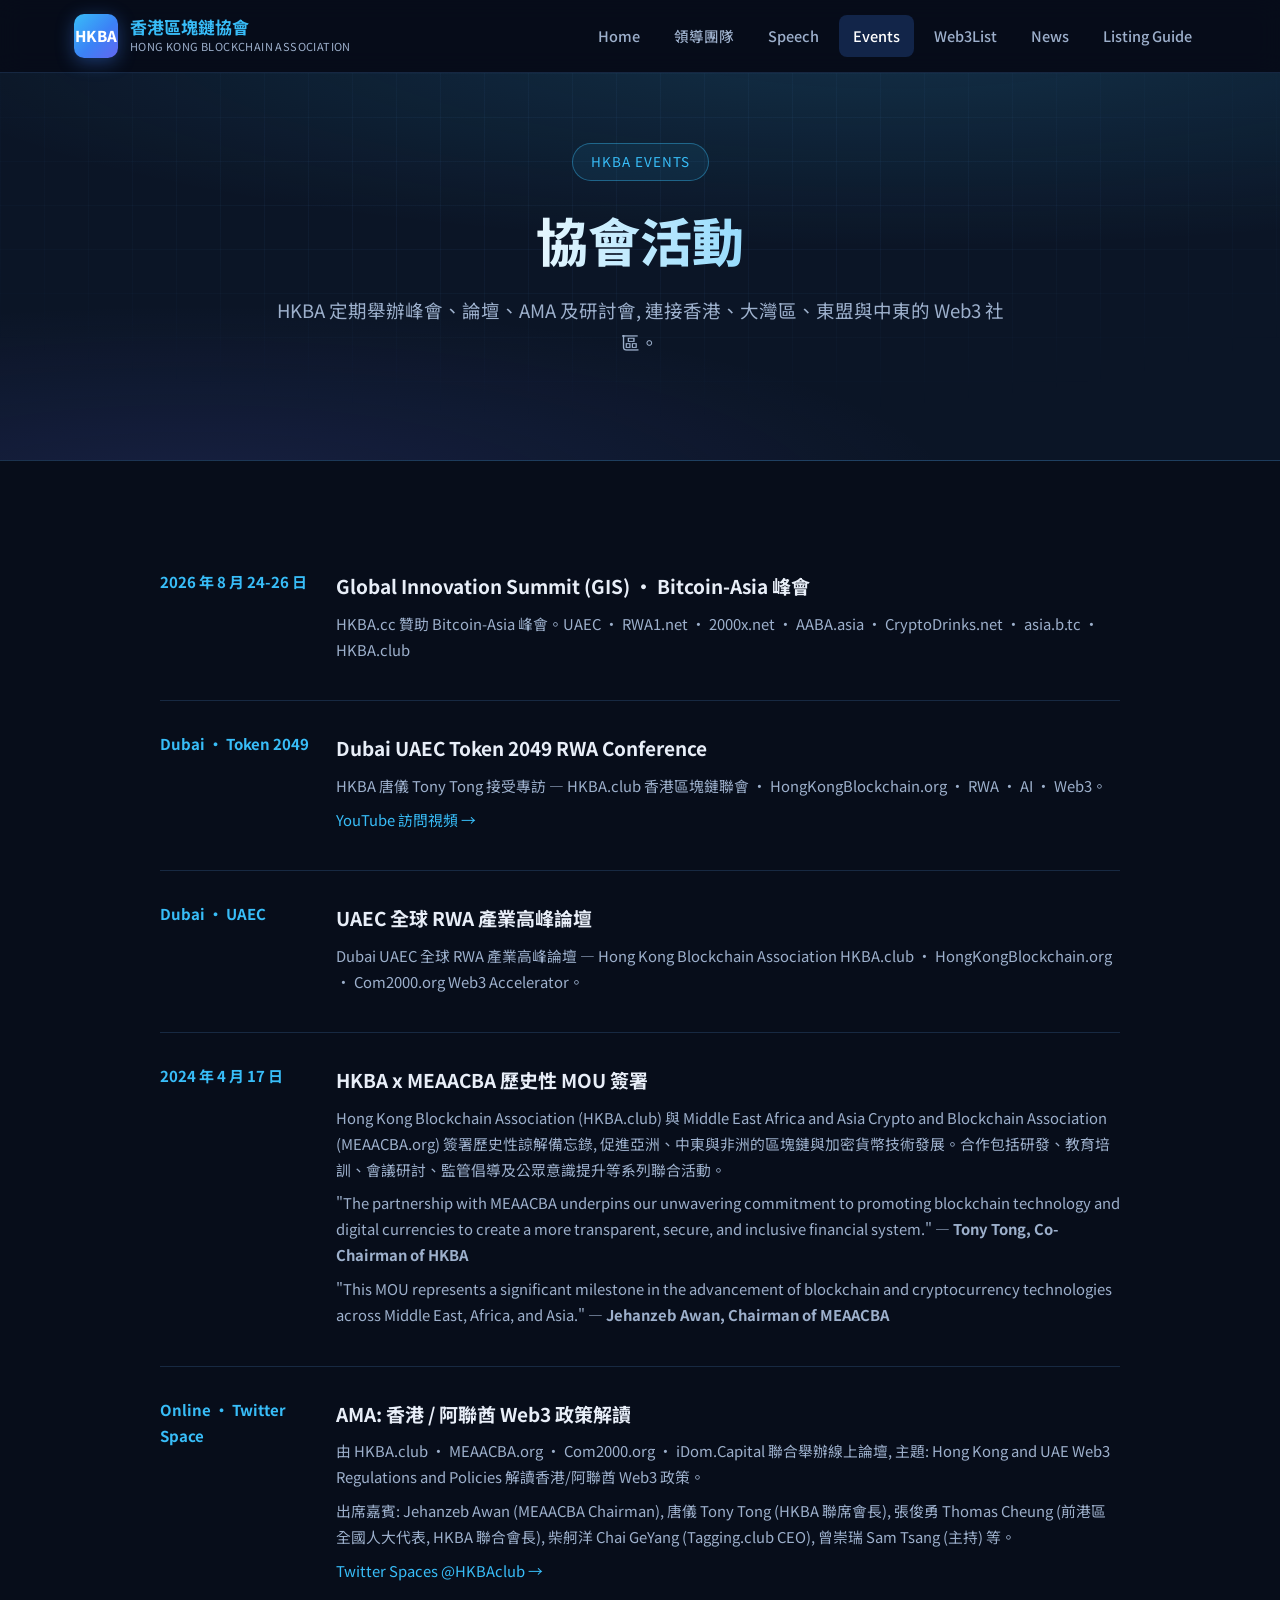
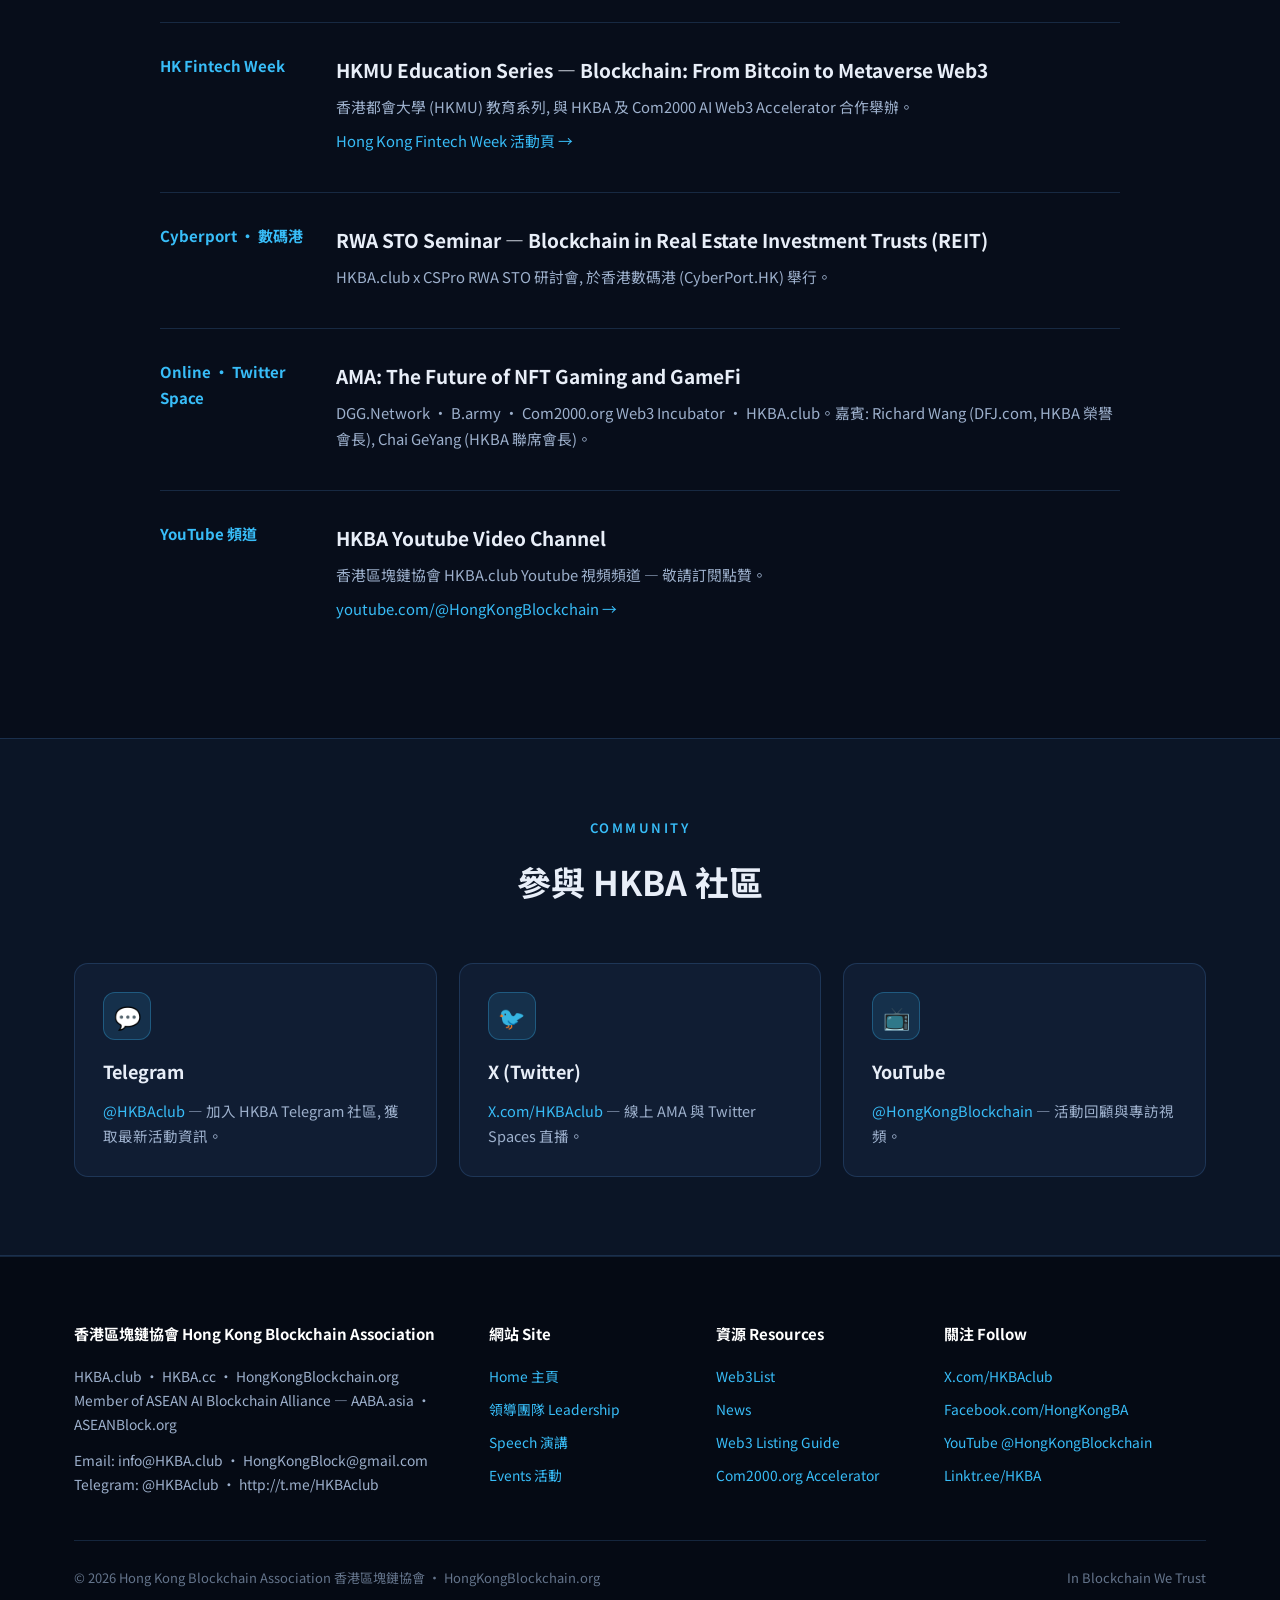
==== events.html @ 91b27d13 "ThomasCheung.cc - new site (mirror of hongkongblockchain.org)" ====
<!DOCTYPE html>
<html lang="zh-Hant">
<head>
<meta charset="utf-8">
<meta name="viewport" content="width=device-width, initial-scale=1">
<title>Events 活動 | 香港區塊鏈協會 HKBA - HongKongBlockchain.org</title>
<meta name="description" content="HKBA 活動 - HKBA Events, Dubai Token 2049 RWA Conference, MEAACBA MOU, HK Fintech Week, AMA 及研討會。">
<link rel="preconnect" href="https://fonts.googleapis.com">
<link rel="preconnect" href="https://fonts.gstatic.com" crossorigin>
<link href="https://fonts.googleapis.com/css2?family=Noto+Sans+TC:wght@400;500;700;800&family=Inter:wght@400;500;600;700&display=swap" rel="stylesheet">
<link rel="stylesheet" href="assets/css/style.css">
<link rel="icon" type="image/svg+xml" href="data:image/svg+xml,%3Csvg xmlns='http://www.w3.org/2000/svg' viewBox='0 0 64 64'%3E%3Crect width='64' height='64' rx='14' fill='%233b82f6'/%3E%3Ctext x='32' y='43' font-size='26' font-weight='bold' text-anchor='middle' fill='white' font-family='Arial'%3EH%3C/text%3E%3C/svg%3E">
</head>
<body>

<header class="site-header">
  <div class="container header-inner">
    <a href="index.html" class="brand" style="text-decoration:none">
      <div class="brand-mark">HKBA</div>
      <div class="brand-text">
        <div class="brand-zh">香港區塊鏈協會</div>
        <div class="brand-en">HONG KONG BLOCKCHAIN ASSOCIATION</div>
      </div>
    </a>
    <nav class="main-nav">
      <a href="index.html">Home</a>
      <a href="leadership.html">領導團隊</a>
      <a href="speech.html">Speech</a>
      <a href="events.html" class="active">Events</a>
      <a href="web3list.html">Web3List</a>
      <a href="news.html">News</a>
      <a href="guide.html">Listing Guide</a>
    </nav>
  </div>
</header>

<section class="hero" style="padding:70px 0 64px">
  <div class="container hero-inner">
    <div class="hero-badge">HKBA EVENTS</div>
    <h1>協會活動</h1>
    <p class="lead">HKBA 定期舉辦峰會、論壇、AMA 及研討會, 連接香港、大灣區、東盟與中東的 Web3 社區。</p>
  </div>
</section>

<section class="block">
  <div class="container">
    <div style="max-width:960px;margin:0 auto">

      <div class="event-item">
        <div class="when">2026 年 8 月 24-26 日</div>
        <div>
          <h3>Global Innovation Summit (GIS) · Bitcoin-Asia 峰會</h3>
          <p>HKBA.cc 贊助 Bitcoin-Asia 峰會。UAEC · RWA1.net · 2000x.net · AABA.asia · CryptoDrinks.net · asia.b.tc · HKBA.club</p>
        </div>
      </div>

      <div class="event-item">
        <div class="when">Dubai · Token 2049</div>
        <div>
          <h3>Dubai UAEC Token 2049 RWA Conference</h3>
          <p>HKBA 唐儀 Tony Tong 接受專訪 — HKBA.club 香港區塊鏈聯會 · HongKongBlockchain.org · RWA · AI · Web3。</p>
          <p><a href="https://youtu.be/1OR2OKUTR8o?si=J7ZxPnNdurnAD5Id" target="_blank" rel="noopener">YouTube 訪問視頻 →</a></p>
        </div>
      </div>

      <div class="event-item">
        <div class="when">Dubai · UAEC</div>
        <div>
          <h3>UAEC 全球 RWA 產業高峰論壇</h3>
          <p>Dubai UAEC 全球 RWA 產業高峰論壇 — Hong Kong Blockchain Association HKBA.club · HongKongBlockchain.org · Com2000.org Web3 Accelerator。</p>
        </div>
      </div>

      <div class="event-item">
        <div class="when">2024 年 4 月 17 日</div>
        <div>
          <h3>HKBA x MEAACBA 歷史性 MOU 簽署</h3>
          <p>Hong Kong Blockchain Association (HKBA.club) 與 Middle East Africa and Asia Crypto and Blockchain Association (MEAACBA.org) 簽署歷史性諒解備忘錄, 促進亞洲、中東與非洲的區塊鏈與加密貨幣技術發展。合作包括研發、教育培訓、會議研討、監管倡導及公眾意識提升等系列聯合活動。</p>
          <p>"The partnership with MEAACBA underpins our unwavering commitment to promoting blockchain technology and digital currencies to create a more transparent, secure, and inclusive financial system." — <strong>Tony Tong, Co-Chairman of HKBA</strong></p>
          <p>"This MOU represents a significant milestone in the advancement of blockchain and cryptocurrency technologies across Middle East, Africa, and Asia." — <strong>Jehanzeb Awan, Chairman of MEAACBA</strong></p>
        </div>
      </div>

      <div class="event-item">
        <div class="when">Online · Twitter Space</div>
        <div>
          <h3>AMA: 香港 / 阿聯酋 Web3 政策解讀</h3>
          <p>由 HKBA.club · MEAACBA.org · Com2000.org · iDom.Capital 聯合舉辦線上論壇, 主題: Hong Kong and UAE Web3 Regulations and Policies 解讀香港/阿聯酋 Web3 政策。</p>
          <p>出席嘉賓: Jehanzeb Awan (MEAACBA Chairman), 唐儀 Tony Tong (HKBA 聯席會長), 張俊勇 Thomas Cheung (前港區全國人大代表, HKBA 聯合會長), 柴舸洋 Chai GeYang (Tagging.club CEO), 曾崇瑞 Sam Tsang (主持) 等。</p>
          <p><a href="https://twitter.com/HKBAclub" target="_blank" rel="noopener">Twitter Spaces @HKBAclub →</a></p>
        </div>
      </div>

      <div class="event-item">
        <div class="when">HK Fintech Week</div>
        <div>
          <h3>HKMU Education Series — Blockchain: From Bitcoin to Metaverse Web3</h3>
          <p>香港都會大學 (HKMU) 教育系列, 與 HKBA 及 Com2000 AI Web3 Accelerator 合作舉辦。</p>
          <p><a href="https://www.hongkong-fintech.hk/en/events/events-2021/hk-fintech-week-2021-satellite-event-hkmu-education-series-blockchain-from-bitcoin-to-nft-to-metaverse/" target="_blank" rel="noopener">Hong Kong Fintech Week 活動頁 →</a></p>
        </div>
      </div>

      <div class="event-item">
        <div class="when">Cyberport · 數碼港</div>
        <div>
          <h3>RWA STO Seminar — Blockchain in Real Estate Investment Trusts (REIT)</h3>
          <p>HKBA.club x CSPro RWA STO 研討會, 於香港數碼港 (CyberPort.HK) 舉行。</p>
        </div>
      </div>

      <div class="event-item">
        <div class="when">Online · Twitter Space</div>
        <div>
          <h3>AMA: The Future of NFT Gaming and GameFi</h3>
          <p>DGG.Network · B.army · Com2000.org Web3 Incubator · HKBA.club。嘉賓: Richard Wang (DFJ.com, HKBA 榮譽會長), Chai GeYang (HKBA 聯席會長)。</p>
        </div>
      </div>

      <div class="event-item">
        <div class="when">YouTube 頻道</div>
        <div>
          <h3>HKBA Youtube Video Channel</h3>
          <p>香港區塊鏈協會 HKBA.club Youtube 視頻頻道 — 敬請訂閱點贊。</p>
          <p><a href="https://www.youtube.com/@HongKongBlockchain" target="_blank" rel="noopener">youtube.com/@HongKongBlockchain →</a></p>
        </div>
      </div>

    </div>
  </div>
</section>

<section class="block alt">
  <div class="container">
    <div class="section-head">
      <div class="kicker">Community</div>
      <h2>參與 HKBA 社區</h2>
    </div>
    <div class="grid grid-3">
      <div class="card">
        <div class="feature-icon">💬</div>
        <h3>Telegram</h3>
        <p><a href="https://t.me/HKBAclub" target="_blank" rel="noopener">@HKBAclub</a> — 加入 HKBA Telegram 社區, 獲取最新活動資訊。</p>
      </div>
      <div class="card">
        <div class="feature-icon">🐦</div>
        <h3>X (Twitter)</h3>
        <p><a href="https://x.com/HKBAclub" target="_blank" rel="noopener">X.com/HKBAclub</a> — 線上 AMA 與 Twitter Spaces 直播。</p>
      </div>
      <div class="card">
        <div class="feature-icon">📺</div>
        <h3>YouTube</h3>
        <p><a href="https://www.youtube.com/@HongKongBlockchain" target="_blank" rel="noopener">@HongKongBlockchain</a> — 活動回顧與專訪視頻。</p>
      </div>
    </div>
  </div>
</section>

<footer class="site-footer">
  <div class="container">
    <div class="footer-grid">
      <div>
        <h4>香港區塊鏈協會 Hong Kong Blockchain Association</h4>
        <p>HKBA.club · HKBA.cc · HongKongBlockchain.org<br>
        Member of ASEAN AI Blockchain Alliance — AABA.asia · ASEANBlock.org</p>
        <p style="margin-top:12px">Email: info@HKBA.club · HongKongBlock@gmail.com<br>
        Telegram: @HKBAclub · http://t.me/HKBAclub</p>
      </div>
      <div>
        <h4>網站 Site</h4>
        <ul>
          <li><a href="index.html">Home 主頁</a></li>
          <li><a href="leadership.html">領導團隊 Leadership</a></li>
          <li><a href="speech.html">Speech 演講</a></li>
          <li><a href="events.html">Events 活動</a></li>
        </ul>
      </div>
      <div>
        <h4>資源 Resources</h4>
        <ul>
          <li><a href="web3list.html">Web3List</a></li>
          <li><a href="news.html">News</a></li>
          <li><a href="guide.html">Web3 Listing Guide</a></li>
          <li><a href="https://com2000-landing-page.netlify.app/" target="_blank" rel="noopener">Com2000.org Accelerator</a></li>
        </ul>
      </div>
      <div>
        <h4>關注 Follow</h4>
        <ul>
          <li><a href="https://x.com/HKBAclub" target="_blank" rel="noopener">X.com/HKBAclub</a></li>
          <li><a href="https://www.facebook.com/HongKongBA" target="_blank" rel="noopener">Facebook.com/HongKongBA</a></li>
          <li><a href="https://www.youtube.com/@HongKongBlockchain" target="_blank" rel="noopener">YouTube @HongKongBlockchain</a></li>
          <li><a href="https://linktr.ee/HKBA" target="_blank" rel="noopener">Linktr.ee/HKBA</a></li>
        </ul>
      </div>
    </div>
    <div class="footer-bottom">
      <div>© 2026 Hong Kong Blockchain Association 香港區塊鏈協會 · HongKongBlockchain.org</div>
      <div>In Blockchain We Trust</div>
    </div>
  </div>
</footer>

</body>
</html>
---- assets/css/style.css ----
/* ============================================================
   Hong Kong Blockchain Association - hongkongblockchain.org
   ============================================================ */
:root {
  --bg: #070d1a;
  --bg-2: #0b1526;
  --panel: #101d33;
  --panel-2: #14243f;
  --line: rgba(96, 165, 250, 0.18);
  --text: #e8eef8;
  --muted: #9db0cc;
  --blue: #3b82f6;
  --cyan: #38bdf8;
  --gold: #f0b429;
  --grad: linear-gradient(135deg, #38bdf8 0%, #3b82f6 55%, #6366f1 100%);
}

* { margin: 0; padding: 0; box-sizing: border-box; }

html { scroll-behavior: smooth; }

body {
  font-family: "Noto Sans TC", "Inter", "Microsoft JhengHei", -apple-system, sans-serif;
  background: var(--bg);
  color: var(--text);
  line-height: 1.75;
  -webkit-font-smoothing: antialiased;
}

a { color: var(--cyan); text-decoration: none; }
a:hover { text-decoration: underline; }

img { max-width: 100%; display: block; }

.container { max-width: 1180px; margin: 0 auto; padding: 0 24px; }

/* ---------- Header ---------- */
.site-header {
  position: sticky; top: 0; z-index: 100;
  background: rgba(7, 13, 26, 0.92);
  backdrop-filter: blur(12px);
  border-bottom: 1px solid var(--line);
}
.header-inner {
  display: flex; align-items: center; justify-content: space-between;
  height: 72px; gap: 20px;
}
.brand { display: flex; align-items: center; gap: 12px; flex-shrink: 0; }
.brand-mark {
  width: 44px; height: 44px; border-radius: 10px;
  background: var(--grad);
  display: flex; align-items: center; justify-content: center;
  font-weight: 800; font-size: 15px; color: #fff; letter-spacing: 0.5px;
  box-shadow: 0 4px 18px rgba(59, 130, 246, 0.4);
}
.brand-text .brand-zh { font-size: 17px; font-weight: 700; line-height: 1.25; }
.brand-text .brand-en { font-size: 11px; color: var(--muted); letter-spacing: 0.4px; }

nav.main-nav { display: flex; gap: 6px; flex-wrap: wrap; }
nav.main-nav a {
  padding: 8px 14px; border-radius: 8px; font-size: 14.5px;
  color: var(--muted); font-weight: 500; transition: all 0.2s;
}
nav.main-nav a:hover { color: #fff; background: rgba(59, 130, 246, 0.12); text-decoration: none; }
nav.main-nav a.active { color: #fff; background: rgba(59, 130, 246, 0.22); }

/* ---------- Hero ---------- */
.hero {
  position: relative; overflow: hidden;
  padding: 96px 0 88px;
  background:
    radial-gradient(ellipse 80% 55% at 70% -10%, rgba(56, 189, 248, 0.16), transparent),
    radial-gradient(ellipse 60% 50% at 15% 110%, rgba(99, 102, 241, 0.14), transparent),
    var(--bg-2);
  border-bottom: 1px solid var(--line);
}
.hero::before {
  content: ""; position: absolute; inset: 0;
  background-image:
    linear-gradient(rgba(96,165,250,0.05) 1px, transparent 1px),
    linear-gradient(90deg, rgba(96,165,250,0.05) 1px, transparent 1px);
  background-size: 44px 44px;
  mask-image: radial-gradient(ellipse 90% 80% at 50% 30%, #000 30%, transparent 75%);
}
.hero-inner { position: relative; text-align: center; max-width: 900px; margin: 0 auto; }
.hero-badge {
  display: inline-block; padding: 6px 18px; border-radius: 999px;
  border: 1px solid rgba(56, 189, 248, 0.4); color: var(--cyan);
  font-size: 13.5px; letter-spacing: 1px; margin-bottom: 26px;
  background: rgba(56, 189, 248, 0.08);
}
.hero h1 {
  font-size: clamp(30px, 5vw, 52px); font-weight: 800; line-height: 1.25;
  background: linear-gradient(90deg, #fff 30%, #7dd3fc 70%, #818cf8);
  -webkit-background-clip: text; background-clip: text; color: transparent;
  margin-bottom: 22px;
}
.hero p.lead {
  font-size: clamp(15.5px, 2vw, 18.5px); color: var(--muted);
  max-width: 760px; margin: 0 auto 38px;
}
.hero-actions { display: flex; gap: 16px; justify-content: center; flex-wrap: wrap; }

.btn {
  display: inline-block; padding: 13px 32px; border-radius: 10px;
  font-size: 15.5px; font-weight: 600; transition: all 0.2s;
}
.btn-primary { background: var(--grad); color: #fff; box-shadow: 0 6px 24px rgba(59,130,246,0.35); }
.btn-primary:hover { transform: translateY(-2px); box-shadow: 0 10px 32px rgba(59,130,246,0.5); text-decoration: none; }
.btn-ghost { border: 1px solid rgba(125, 211, 252, 0.4); color: #7dd3fc; }
.btn-ghost:hover { background: rgba(56,189,248,0.1); text-decoration: none; }

/* ---------- Sections ---------- */
section.block { padding: 78px 0; }
section.block.alt { background: var(--bg-2); border-top: 1px solid var(--line); border-bottom: 1px solid var(--line); }

.section-head { text-align: center; margin-bottom: 52px; }
.section-head .kicker {
  font-size: 13px; letter-spacing: 2.5px; text-transform: uppercase;
  color: var(--cyan); font-weight: 600; margin-bottom: 12px;
}
.section-head h2 { font-size: clamp(24px, 3.4vw, 34px); font-weight: 700; }
.section-head p { color: var(--muted); margin-top: 12px; max-width: 720px; margin-left: auto; margin-right: auto; }

/* ---------- Cards / grids ---------- */
.grid { display: grid; gap: 22px; }
.grid-2 { grid-template-columns: repeat(2, 1fr); }
.grid-3 { grid-template-columns: repeat(3, 1fr); }
.grid-4 { grid-template-columns: repeat(4, 1fr); }

.card {
  background: var(--panel); border: 1px solid var(--line);
  border-radius: 14px; padding: 28px;
  transition: transform 0.2s, border-color 0.2s;
}
.card:hover { transform: translateY(-4px); border-color: rgba(56,189,248,0.45); }
.card h3 { font-size: 18px; margin-bottom: 10px; }
.card h3 .en { color: var(--muted); font-weight: 500; font-size: 14px; margin-left: 8px; }
.card p { color: var(--muted); font-size: 14.5px; }
.card .tag {
  display: inline-block; font-size: 12px; padding: 3px 12px; border-radius: 999px;
  background: rgba(59,130,246,0.15); color: #93c5fd; margin-bottom: 12px;
  border: 1px solid rgba(59,130,246,0.3);
}

/* feature icons */
.feature-icon {
  width: 48px; height: 48px; border-radius: 12px; margin-bottom: 16px;
  background: rgba(56,189,248,0.12); border: 1px solid rgba(56,189,248,0.3);
  display: flex; align-items: center; justify-content: center; font-size: 22px;
}

/* ---------- Book section ---------- */
.book-wrap {
  display: grid; grid-template-columns: 420px 1fr; gap: 56px; align-items: center;
}
.book-gallery { display: flex; flex-direction: column; gap: 18px; }
.book-gallery .book-feature img {
  width: 100%; border-radius: 12px;
  box-shadow: 0 22px 55px rgba(0,0,0,0.55);
  border: 1px solid rgba(125,211,252,0.25);
  transition: transform 0.25s;
}
.book-gallery .book-feature img:hover { transform: translateY(-6px) scale(1.01); }
.book-gallery .book-thumbs { display: flex; gap: 18px; justify-content: center; }
.book-gallery .book-thumbs img {
  width: 158px; border-radius: 10px;
  box-shadow: 0 14px 36px rgba(0,0,0,0.5);
  border: 1px solid rgba(125,211,252,0.25);
  transition: transform 0.25s;
}
.book-gallery .book-thumbs img:hover { transform: translateY(-6px); }

.author-strip {
  display: grid; grid-template-columns: 1fr 1fr; gap: 22px; margin-top: 44px;
}
.author-card {
  display: flex; gap: 18px; align-items: center;
  background: var(--panel); border: 1px solid var(--line);
  border-radius: 14px; padding: 20px 24px;
  transition: border-color 0.2s;
}
.author-card:hover { border-color: rgba(56,189,248,0.45); }
.author-card img {
  width: 76px; height: 76px; border-radius: 12px; object-fit: cover;
  border: 1px solid rgba(125,211,252,0.35); flex-shrink: 0;
}
.author-card img.round { border-radius: 50%; }
.author-card strong { display: block; font-size: 16px; margin-bottom: 4px; }
.author-card span { color: var(--muted); font-size: 13.5px; line-height: 1.6; display: block; }
.book-info h2 { font-size: clamp(24px, 3vw, 32px); margin-bottom: 8px; }
.book-info .book-sub { color: var(--cyan); font-size: 17px; font-weight: 600; margin-bottom: 20px; }
.book-info p { color: var(--muted); margin-bottom: 14px; font-size: 15.5px; }
.book-meta { list-style: none; margin: 22px 0 28px; }
.book-meta li { padding: 7px 0; border-bottom: 1px dashed var(--line); font-size: 14.5px; color: var(--muted); }
.book-meta li strong { color: var(--text); }

/* ---------- People (leadership) ---------- */
.person-grid { display: grid; grid-template-columns: repeat(3, 1fr); gap: 22px; }
.person-card {
  background: var(--panel); border: 1px solid var(--line); border-radius: 14px;
  padding: 26px; transition: border-color 0.2s, transform 0.2s;
}
.person-card:hover { border-color: rgba(56,189,248,0.45); transform: translateY(-3px); }
.person-card .role {
  font-size: 12.5px; color: var(--cyan); font-weight: 600;
  letter-spacing: 0.5px; margin-bottom: 8px;
}
.person-card h3 { font-size: 18px; margin-bottom: 2px; }
.person-card .person-en { color: var(--muted); font-size: 14px; margin-bottom: 12px; }
.person-card p { font-size: 13.8px; color: var(--muted); }
.person-card p a { word-break: break-all; }
.person-card .person-photo {
  width: 100%; height: 210px; object-fit: cover; object-position: 50% 26%;
  border-radius: 10px; margin-bottom: 14px;
  border: 1px solid rgba(125,211,252,0.3);
}

.role-group { margin-bottom: 58px; }
.role-group > h2 {
  font-size: 22px; font-weight: 700; margin-bottom: 6px;
  padding-left: 14px; border-left: 4px solid var(--blue);
}
.role-group > .rg-en {
  color: var(--muted); font-size: 14px; margin-bottom: 24px; padding-left: 18px;
}

/* ---------- Prose pages (speech / guide / news) ---------- */
.prose {
  background: var(--panel); border: 1px solid var(--line);
  border-radius: 16px; padding: clamp(28px, 5vw, 60px);
  max-width: 900px; margin: 0 auto;
}
.prose h2 { font-size: 23px; margin: 40px 0 16px; color: #fff; }
.prose h2:first-child { margin-top: 0; }
.prose h3 { font-size: 18px; margin: 28px 0 12px; color: #bae6fd; }
.prose p, .prose li { color: var(--muted); font-size: 15.5px; margin-bottom: 12px; }
.prose ul, .prose ol { padding-left: 24px; margin-bottom: 16px; }
.prose strong { color: var(--text); }
.prose .speech-block {
  border-left: 4px solid var(--blue); padding: 14px 20px; margin: 20px 0;
  background: rgba(59,130,246,0.07); border-radius: 0 10px 10px 0;
}

/* ---------- Stats strip ---------- */
.stats-strip {
  display: grid; grid-template-columns: repeat(4, 1fr); gap: 20px;
  padding: 44px 0; text-align: center;
}
.stats-strip .num {
  font-size: clamp(26px, 3.6vw, 40px); font-weight: 800;
  background: var(--grad); -webkit-background-clip: text; background-clip: text; color: transparent;
}
.stats-strip .lbl { color: var(--muted); font-size: 14px; margin-top: 4px; }

/* ---------- Timeline (events) ---------- */
.event-item {
  display: grid; grid-template-columns: 150px 1fr; gap: 26px;
  padding: 30px 0; border-bottom: 1px solid var(--line);
}
.event-item:last-child { border-bottom: none; }
.event-item .when { color: var(--cyan); font-weight: 700; font-size: 15px; }
.event-item h3 { font-size: 19px; margin-bottom: 8px; }
.event-item p { color: var(--muted); font-size: 14.8px; margin-bottom: 8px; }

/* ---------- Footer ---------- */
.site-footer {
  background: #050a14; border-top: 1px solid var(--line);
  padding: 64px 0 34px; margin-top: 0;
}
.footer-grid { display: grid; grid-template-columns: 2fr 1fr 1fr 1.4fr; gap: 40px; margin-bottom: 44px; }
.site-footer h4 { font-size: 15px; margin-bottom: 16px; color: #fff; }
.site-footer p, .site-footer li { color: var(--muted); font-size: 13.8px; }
.site-footer ul { list-style: none; }
.site-footer li { margin-bottom: 9px; }
.footer-bottom {
  border-top: 1px solid var(--line); padding-top: 26px;
  display: flex; justify-content: space-between; flex-wrap: wrap; gap: 12px;
  color: #64748b; font-size: 13px;
}

/* ---------- Responsive ---------- */
@media (max-width: 980px) {
  .grid-3, .grid-4, .person-grid { grid-template-columns: repeat(2, 1fr); }
  .book-wrap { grid-template-columns: 1fr; }
  .author-strip { grid-template-columns: 1fr; }
  .footer-grid { grid-template-columns: repeat(2, 1fr); }
  .stats-strip { grid-template-columns: repeat(2, 1fr); }
}
@media (max-width: 640px) {
  .grid-2, .grid-3, .grid-4, .person-grid { grid-template-columns: 1fr; }
  .header-inner { flex-direction: column; height: auto; padding: 14px 0; }
  .event-item { grid-template-columns: 1fr; gap: 8px; }
  .hero { padding: 64px 0 60px; }
}
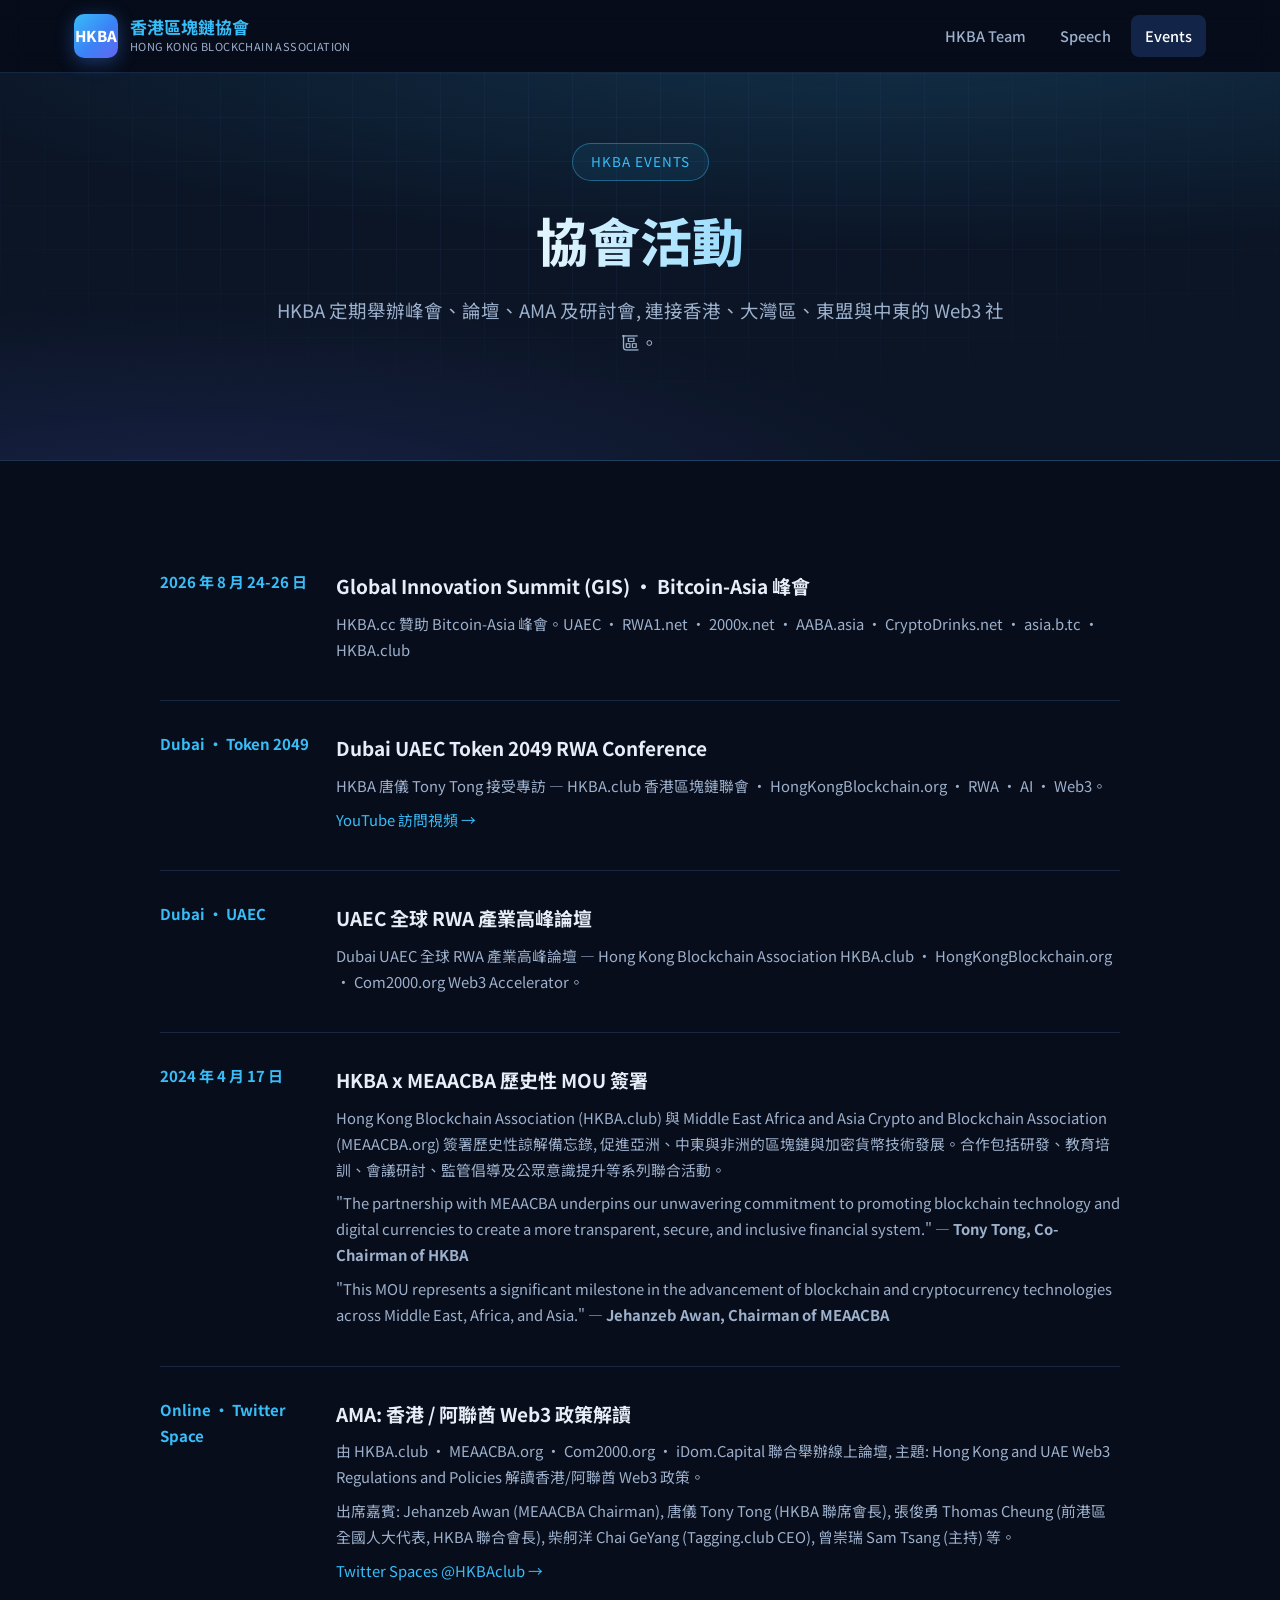
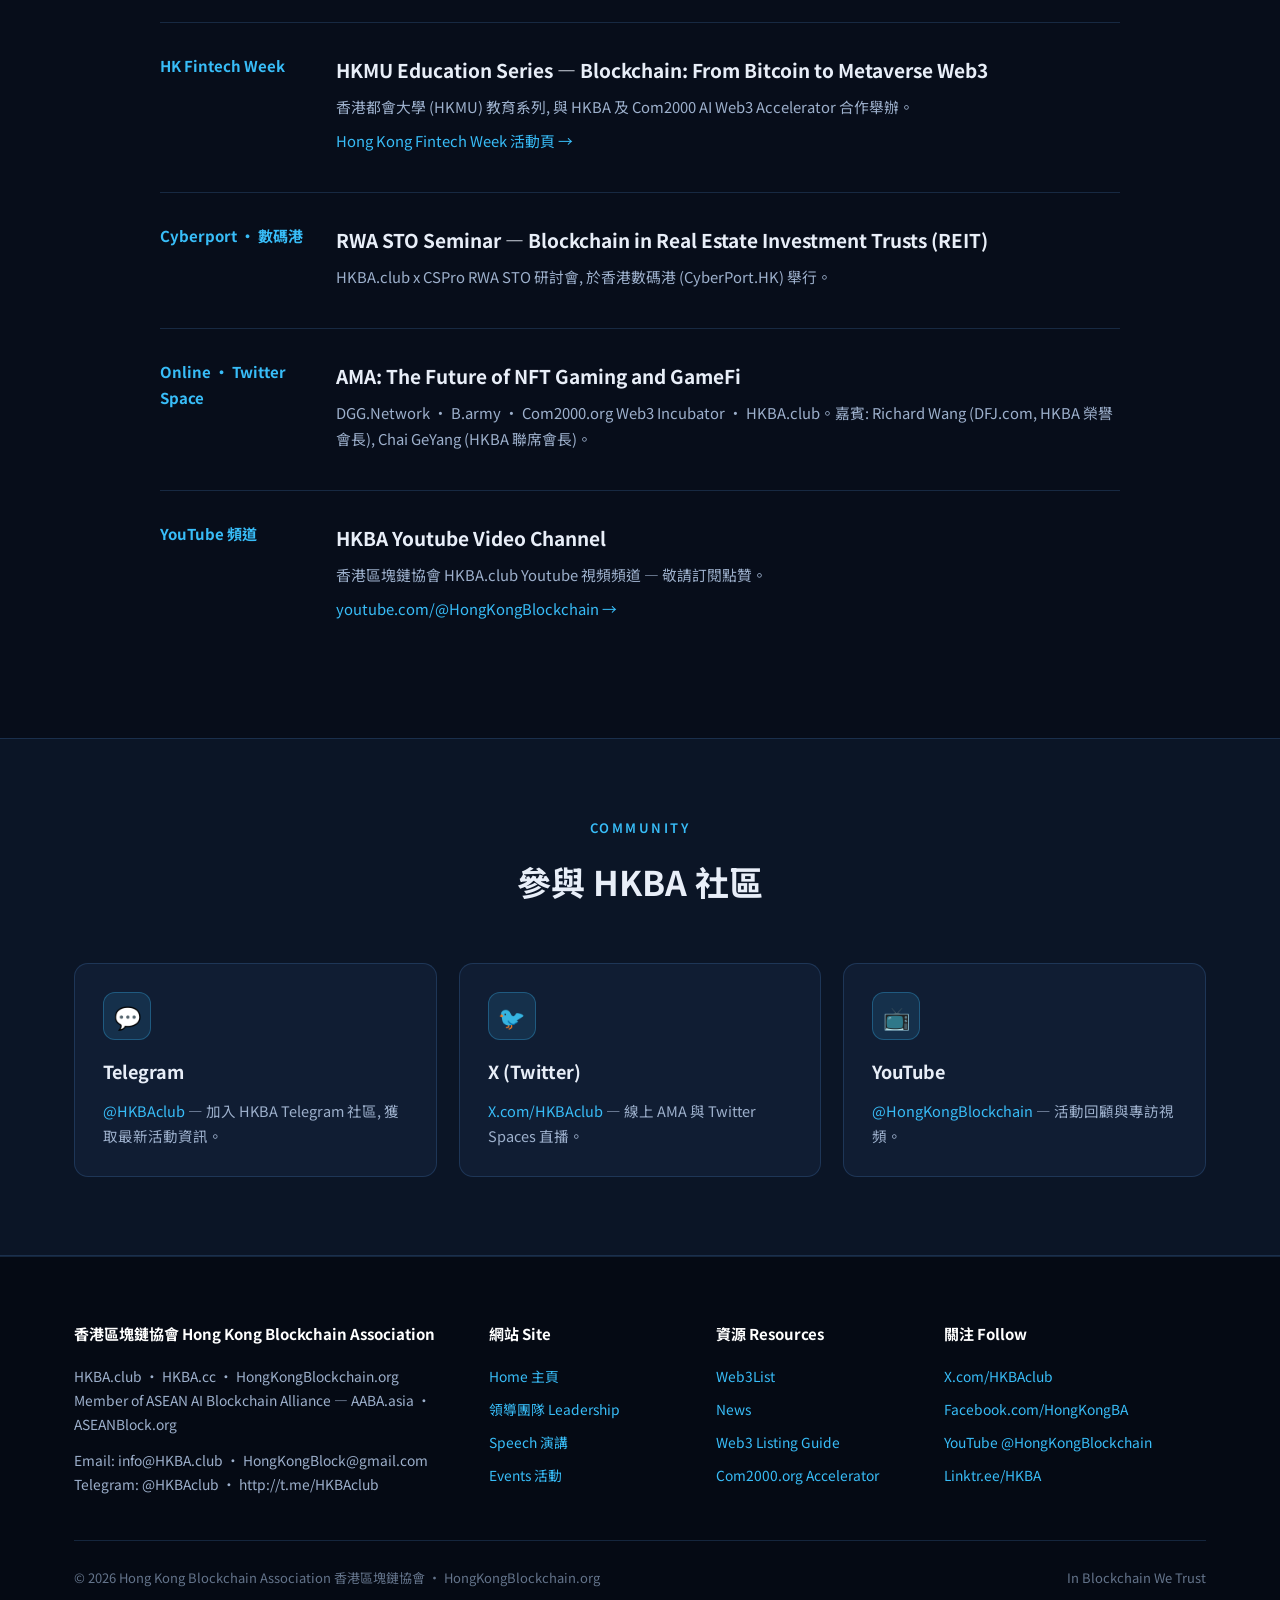
==== commit c8791669: "Nav bar: remove Home/Web3List/News/Listing Guide, rename leadership to HKBA Team" ====
--- a/events.html
+++ b/events.html
@@ -23,13 +23,9 @@
       </div>
     </a>
     <nav class="main-nav">
-      <a href="index.html">Home</a>
-      <a href="leadership.html">領導團隊</a>
+      <a href="leadership.html">HKBA Team</a>
       <a href="speech.html">Speech</a>
       <a href="events.html" class="active">Events</a>
-      <a href="web3list.html">Web3List</a>
-      <a href="news.html">News</a>
-      <a href="guide.html">Listing Guide</a>
     </nav>
   </div>
 </header>
--- a/assets/css/style.css
+++ b/assets/css/style.css
@@ -64,6 +64,15 @@
 nav.main-nav a:hover { color: #fff; background: rgba(59, 130, 246, 0.12); text-decoration: none; }
 nav.main-nav a.active { color: #fff; background: rgba(59, 130, 246, 0.22); }
 
+/* ---------- Hero Poster (top of page) ---------- */
+.hero-poster { padding: 28px 0 0; background: var(--bg-2); }
+.poster-feature { margin: 0; }
+.poster-feature img {
+  display: block; width: 100%; max-width: 1180px; margin: 0 auto;
+  border-radius: 16px; border: 1px solid var(--line);
+  box-shadow: 0 30px 80px rgba(0, 0, 0, 0.55);
+}
+
 /* ---------- Hero ---------- */
 .hero {
   position: relative; overflow: hidden;
@@ -195,6 +204,19 @@
 .book-meta li { padding: 7px 0; border-bottom: 1px dashed var(--line); font-size: 14.5px; color: var(--muted); }
 .book-meta li strong { color: var(--text); }
 
+/* ---------- Conference photo ---------- */
+.conf-photo { margin: 44px 0 0; text-align: center; }
+.conf-photo img {
+  display: block; width: 100%; border-radius: 14px;
+  box-shadow: 0 24px 60px rgba(0,0,0,0.55);
+  border: 1px solid rgba(125,211,252,0.25);
+  transition: transform 0.25s;
+}
+.conf-photo img:hover { transform: translateY(-5px) scale(1.005); }
+.conf-photo figcaption {
+  margin-top: 14px; color: var(--muted); font-size: 14px; letter-spacing: 0.3px;
+}
+
 /* ---------- People (leadership) ---------- */
 .person-grid { display: grid; grid-template-columns: repeat(3, 1fr); gap: 22px; }
 .person-card {
